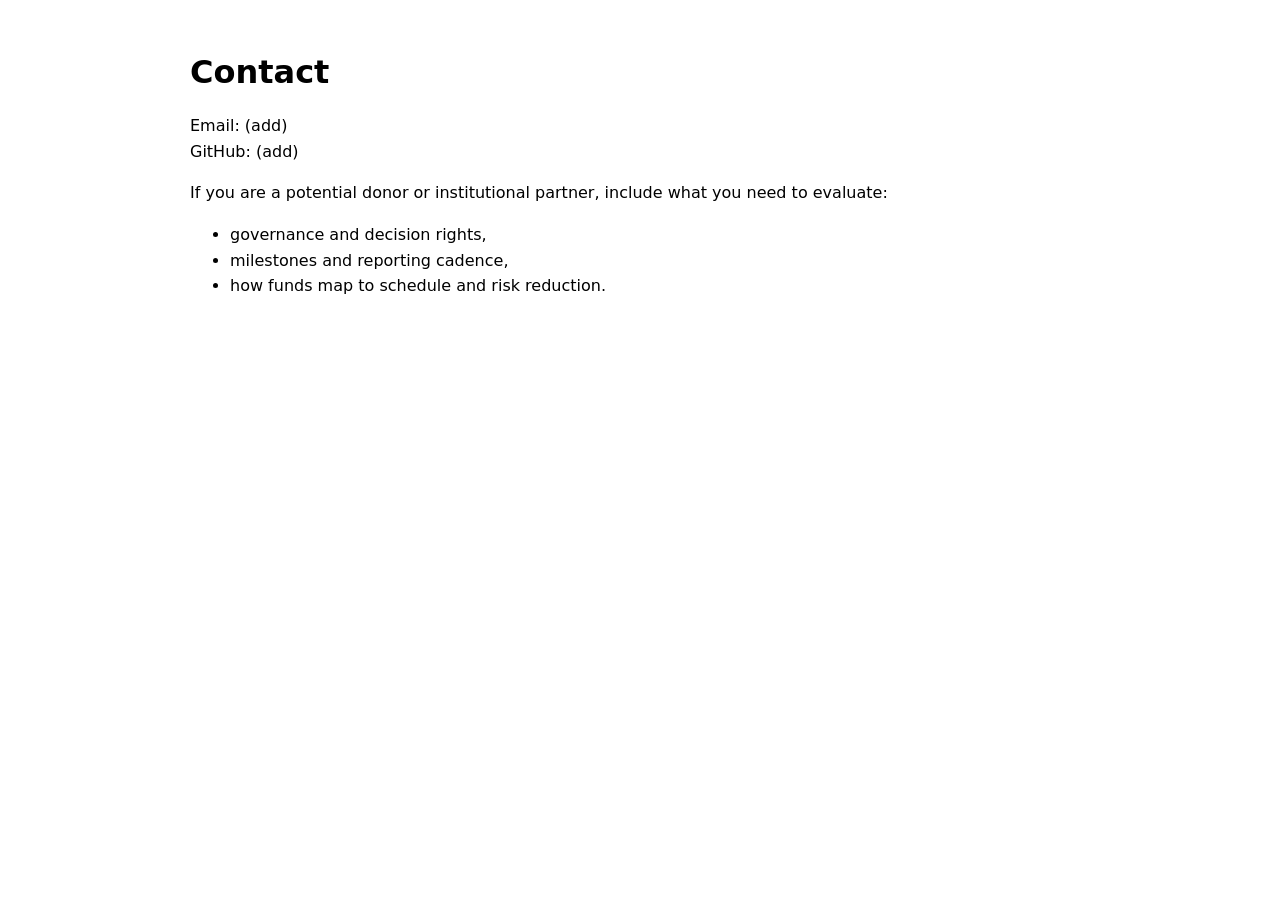
==== docs/contact.html @ 793efdf0 "Move target to docs/" ====
<!doctype html>
<html lang="en">
<head>
  <meta charset="utf-8" />
  <meta name="viewport" content="width=device-width,initial-scale=1" />
  <title>contact — ZeroNu</title>
    <link rel="stylesheet" href="assets/style.css" />
  </head>
<body>
  <main class="container">
    <h1 id="contact">Contact</h1>
    <p>Email: (add)<br />
    GitHub: (add)</p>
    <p>If you are a potential donor or institutional partner, include
    what you need to evaluate:</p>
    <ul>
    <li>governance and decision rights,<br />
    </li>
    <li>milestones and reporting cadence,<br />
    </li>
    <li>how funds map to schedule and risk reduction.</li>
    </ul>
  </main>
</body>
</html>
---- docs/assets/style.css ----
:root {
  --maxw: 900px;
}

html { font-size: 16px; }
body {
  margin: 0;
  font-family: system-ui, -apple-system, Segoe UI, Roboto, Helvetica, Arial, sans-serif;
  line-height: 1.6;
}

.nav {
  position: sticky;
  top: 0;
  background: white;
  border-bottom: 1px solid #eee;
}
.nav-inner {
  max-width: var(--maxw);
  margin: 0 auto;
  padding: 0.75rem 1rem;
  display: flex;
  align-items: center;
  justify-content: space-between;
  gap: 1rem;
}
.brand { font-weight: 700; text-decoration: none; color: inherit; }
.links a { margin-left: 0.9rem; text-decoration: none; color: inherit; }

.container {
  max-width: var(--maxw);
  margin: 0 auto;
  padding: 2rem 1rem 4rem;
}

h1, h2, h3 { line-height: 1.2; }
pre { overflow-x: auto; padding: 0.9rem; border: 1px solid #eee; }
code { font-family: ui-monospace, SFMono-Regular, Menlo, Monaco, Consolas, "Liberation Mono", monospace; }
blockquote { margin: 1rem 0; padding-left: 1rem; border-left: 3px solid #eee; }
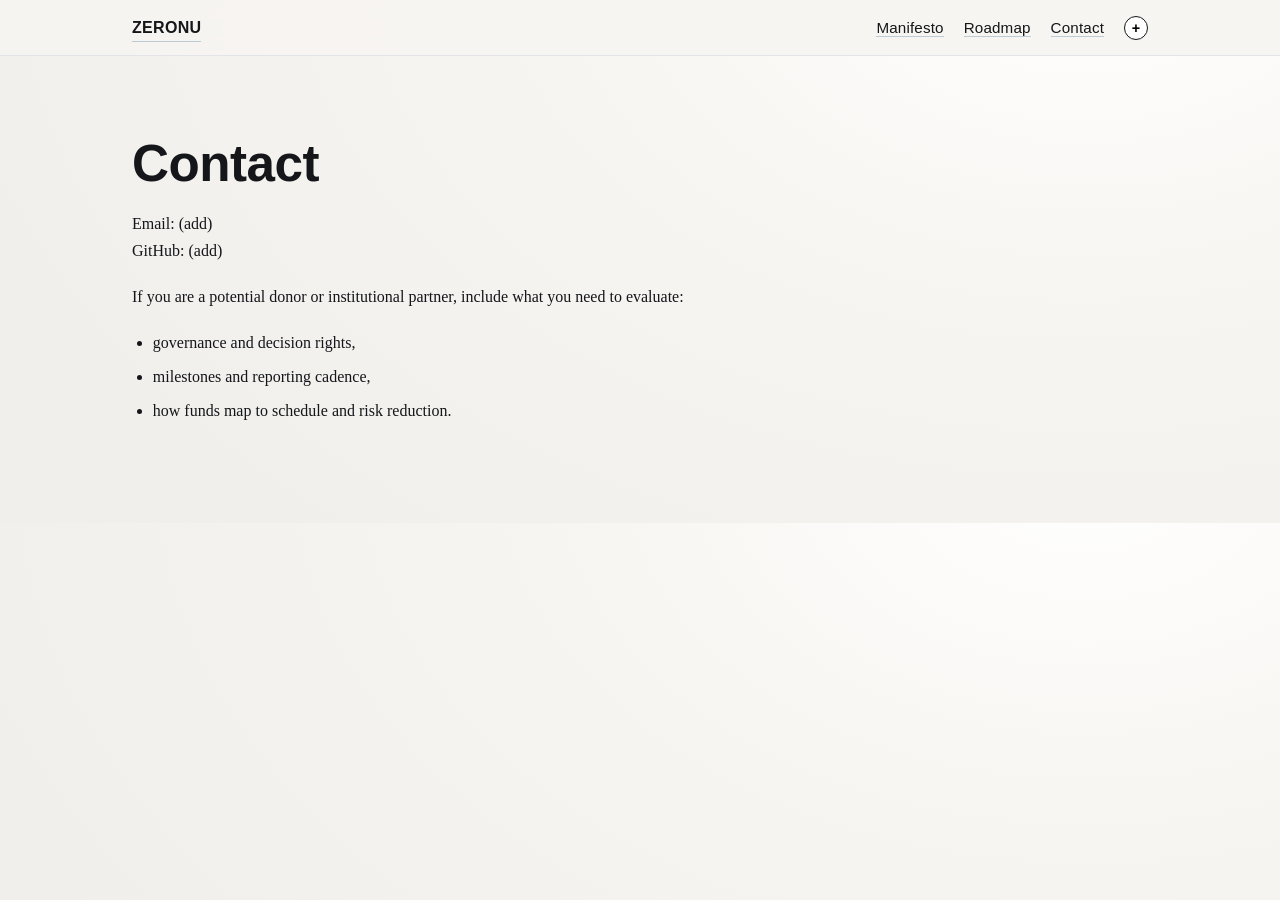
==== commit 0d9c4409: "Updated with reasonable style." ====
--- a/docs/contact.html
+++ b/docs/contact.html
@@ -7,7 +7,20 @@
     <link rel="stylesheet" href="assets/style.css" />
   </head>
 <body>
-  <main class="container">
+    <nav class="nav">
+      <div class="nav-inner">
+        <a href="index.html" class="brand">ZeroNu</a>
+        <div class="links">
+          <a href="manifesto.html">Manifesto</a>
+          <a href="roadmap.html">Roadmap</a>
+          <a href="contact.html">Contact</a>
+          <button class="commentary-global" id="commentary-toggle" type="button" aria-pressed="false" aria-label="Toggle commentary" title="Toggle commentary">
+            <span class="commentary-toggle" aria-hidden="true"></span>
+          </button>
+        </div>
+      </div>
+    </nav>
+    <main class="container">
     <h1 id="contact">Contact</h1>
     <p>Email: (add)<br />
     GitHub: (add)</p>
@@ -21,5 +34,6 @@
     <li>how funds map to schedule and risk reduction.</li>
     </ul>
   </main>
+    <script src="assets/marginalia.js" defer></script>
 </body>
 </html>
--- a/docs/assets/style.css
+++ b/docs/assets/style.css
@@ -1,39 +1,215 @@
 :root {
-  --maxw: 900px;
-}
-
+  --textw: 46rem;
+  --marginw: 18rem;
+  --gutter: 2.5rem;
+  --maxw: calc(var(--textw) + var(--marginw) + var(--gutter));
+  --bg: #f7f5f1;
+  --ink: #14161a;
+  --muted: #5d6068;
+  --rule: #e3e4ea;
+  --accent: #0f4c81;
+  --panel: #ffffff;
+  --note: #f2f3f6;
+}
+
+* { box-sizing: border-box; }
 html { font-size: 16px; }
 body {
   margin: 0;
-  font-family: system-ui, -apple-system, Segoe UI, Roboto, Helvetica, Arial, sans-serif;
-  line-height: 1.6;
-}
+  color: var(--ink);
+  background: radial-gradient(1200px 800px at 85% -10%, #ffffff 0%, #f7f5f1 45%, #f0efec 100%);
+  font-family: "Iowan Old Style", "Palatino Linotype", Palatino, "Book Antiqua", Georgia, serif;
+  line-height: 1.7;
+}
+
+a {
+  color: var(--accent);
+  text-decoration: none;
+  border-bottom: 1px solid rgba(15, 76, 129, 0.25);
+}
+
+a:hover { border-bottom-color: rgba(15, 76, 129, 0.65); }
 
 .nav {
   position: sticky;
   top: 0;
-  background: white;
-  border-bottom: 1px solid #eee;
-}
+  z-index: 10;
+  background: rgba(247, 245, 241, 0.92);
+  border-bottom: 1px solid var(--rule);
+  backdrop-filter: blur(8px);
+}
+
 .nav-inner {
   max-width: var(--maxw);
   margin: 0 auto;
-  padding: 0.75rem 1rem;
+  padding: 0.85rem 1.5rem;
   display: flex;
   align-items: center;
   justify-content: space-between;
   gap: 1rem;
 }
-.brand { font-weight: 700; text-decoration: none; color: inherit; }
-.links a { margin-left: 0.9rem; text-decoration: none; color: inherit; }
+
+.brand {
+  font-family: "Avenir Next", "Gill Sans", "Trebuchet MS", sans-serif;
+  font-weight: 700;
+  letter-spacing: 0.02em;
+  text-transform: uppercase;
+  text-decoration: none;
+  color: inherit;
+}
+
+.links a {
+  margin-left: 1rem;
+  font-family: "Avenir Next", "Gill Sans", "Trebuchet MS", sans-serif;
+  font-size: 0.95rem;
+  letter-spacing: 0.01em;
+  text-decoration: none;
+  color: inherit;
+}
+
+.commentary-global {
+  margin-left: 1rem;
+  border: none;
+  padding: 0;
+  background: transparent;
+  cursor: pointer;
+  display: inline-flex;
+  align-items: center;
+}
 
 .container {
   max-width: var(--maxw);
   margin: 0 auto;
-  padding: 2rem 1rem 4rem;
-}
-
-h1, h2, h3 { line-height: 1.2; }
-pre { overflow-x: auto; padding: 0.9rem; border: 1px solid #eee; }
-code { font-family: ui-monospace, SFMono-Regular, Menlo, Monaco, Consolas, "Liberation Mono", monospace; }
-blockquote { margin: 1rem 0; padding-left: 1rem; border-left: 3px solid #eee; }
+  padding: 2.75rem 1.5rem 5rem;
+}
+
+.container > *:not(details.commentary) {
+  max-width: var(--textw);
+  margin-right: auto;
+}
+
+h1, h2, h3, h4 {
+  font-family: "Avenir Next", "Gill Sans", "Trebuchet MS", sans-serif;
+  line-height: 1.15;
+  letter-spacing: -0.01em;
+}
+
+h1 { font-size: clamp(2.4rem, 4vw, 3.4rem); margin-bottom: 1rem; }
+h2 { font-size: clamp(1.6rem, 2.4vw, 2.2rem); margin-top: 2.4rem; }
+h3 { font-size: clamp(1.25rem, 1.6vw, 1.5rem); margin-top: 1.8rem; }
+
+p { margin: 0 0 1.2rem; }
+
+ul, ol {
+  padding-left: 1.3rem;
+  margin: 0 0 1.2rem;
+}
+
+li { margin-bottom: 0.4rem; }
+
+blockquote {
+  margin: 1.4rem 0;
+  padding: 0.2rem 1.1rem;
+  border-left: 3px solid var(--rule);
+  color: var(--muted);
+}
+
+hr {
+  border: none;
+  border-top: 1px solid var(--rule);
+  margin: 2.5rem 0;
+}
+
+pre {
+  overflow-x: auto;
+  padding: 1rem;
+  border: 1px solid var(--rule);
+  border-radius: 10px;
+  background: var(--panel);
+}
+
+code {
+  font-family: ui-monospace, SFMono-Regular, Menlo, Monaco, Consolas, "Liberation Mono", monospace;
+  font-size: 0.95em;
+}
+
+details.commentary {
+  float: right;
+  clear: right;
+  width: var(--marginw);
+  margin: 0.2rem 0 1.6rem var(--gutter);
+  padding: 0.85rem 0.9rem 0.95rem;
+  border: 1px solid var(--rule);
+  border-radius: 12px;
+  background: var(--note);
+  font-size: 0.95rem;
+  line-height: 1.55;
+  box-shadow: 0 12px 24px rgba(17, 18, 24, 0.08);
+}
+
+details.commentary summary {
+  list-style: none;
+  cursor: pointer;
+  display: flex;
+  align-items: center;
+  gap: 0.5rem;
+  font-family: "Avenir Next", "Gill Sans", "Trebuchet MS", sans-serif;
+  font-size: 0.95rem;
+  font-weight: 600;
+  color: var(--ink);
+  margin-bottom: 0.6rem;
+}
+
+details.commentary summary::-webkit-details-marker { display: none; }
+details.commentary summary::marker { content: ""; }
+
+.commentary-toggle {
+  width: 1.5rem;
+  height: 1.5rem;
+  display: inline-flex;
+  align-items: center;
+  justify-content: center;
+  border-radius: 999px;
+  border: 1px solid var(--ink);
+  font-weight: 700;
+  font-size: 0.9rem;
+  background: #fff;
+}
+
+.commentary-toggle::before { content: "+"; }
+
+details.commentary[open] .commentary-toggle {
+  background: var(--ink);
+  color: #fff;
+}
+
+details.commentary[open] .commentary-toggle::before { content: "\2212"; }
+
+.commentary-global .commentary-toggle { box-shadow: none; }
+.commentary-global[aria-pressed="true"] .commentary-toggle::before { content: "\2212"; }
+
+.commentary-body > :first-child { margin-top: 0; }
+.commentary-body > :last-child { margin-bottom: 0; }
+
+@media (max-width: 960px) {
+  :root {
+    --textw: 100%;
+    --marginw: 100%;
+    --gutter: 0;
+    --maxw: 100%;
+  }
+
+  .nav-inner { padding: 0.75rem 1rem; flex-wrap: wrap; }
+  .links { width: 100%; justify-content: space-between; flex-wrap: wrap; display: flex; }
+  .links a { margin-left: 0.6rem; }
+  .commentary-global { margin-left: 0.6rem; }
+
+  .container { padding: 2rem 1rem 4rem; }
+
+  details.commentary {
+    float: none;
+    width: auto;
+    margin: 0 0 1.4rem 0;
+    box-shadow: none;
+  }
+}
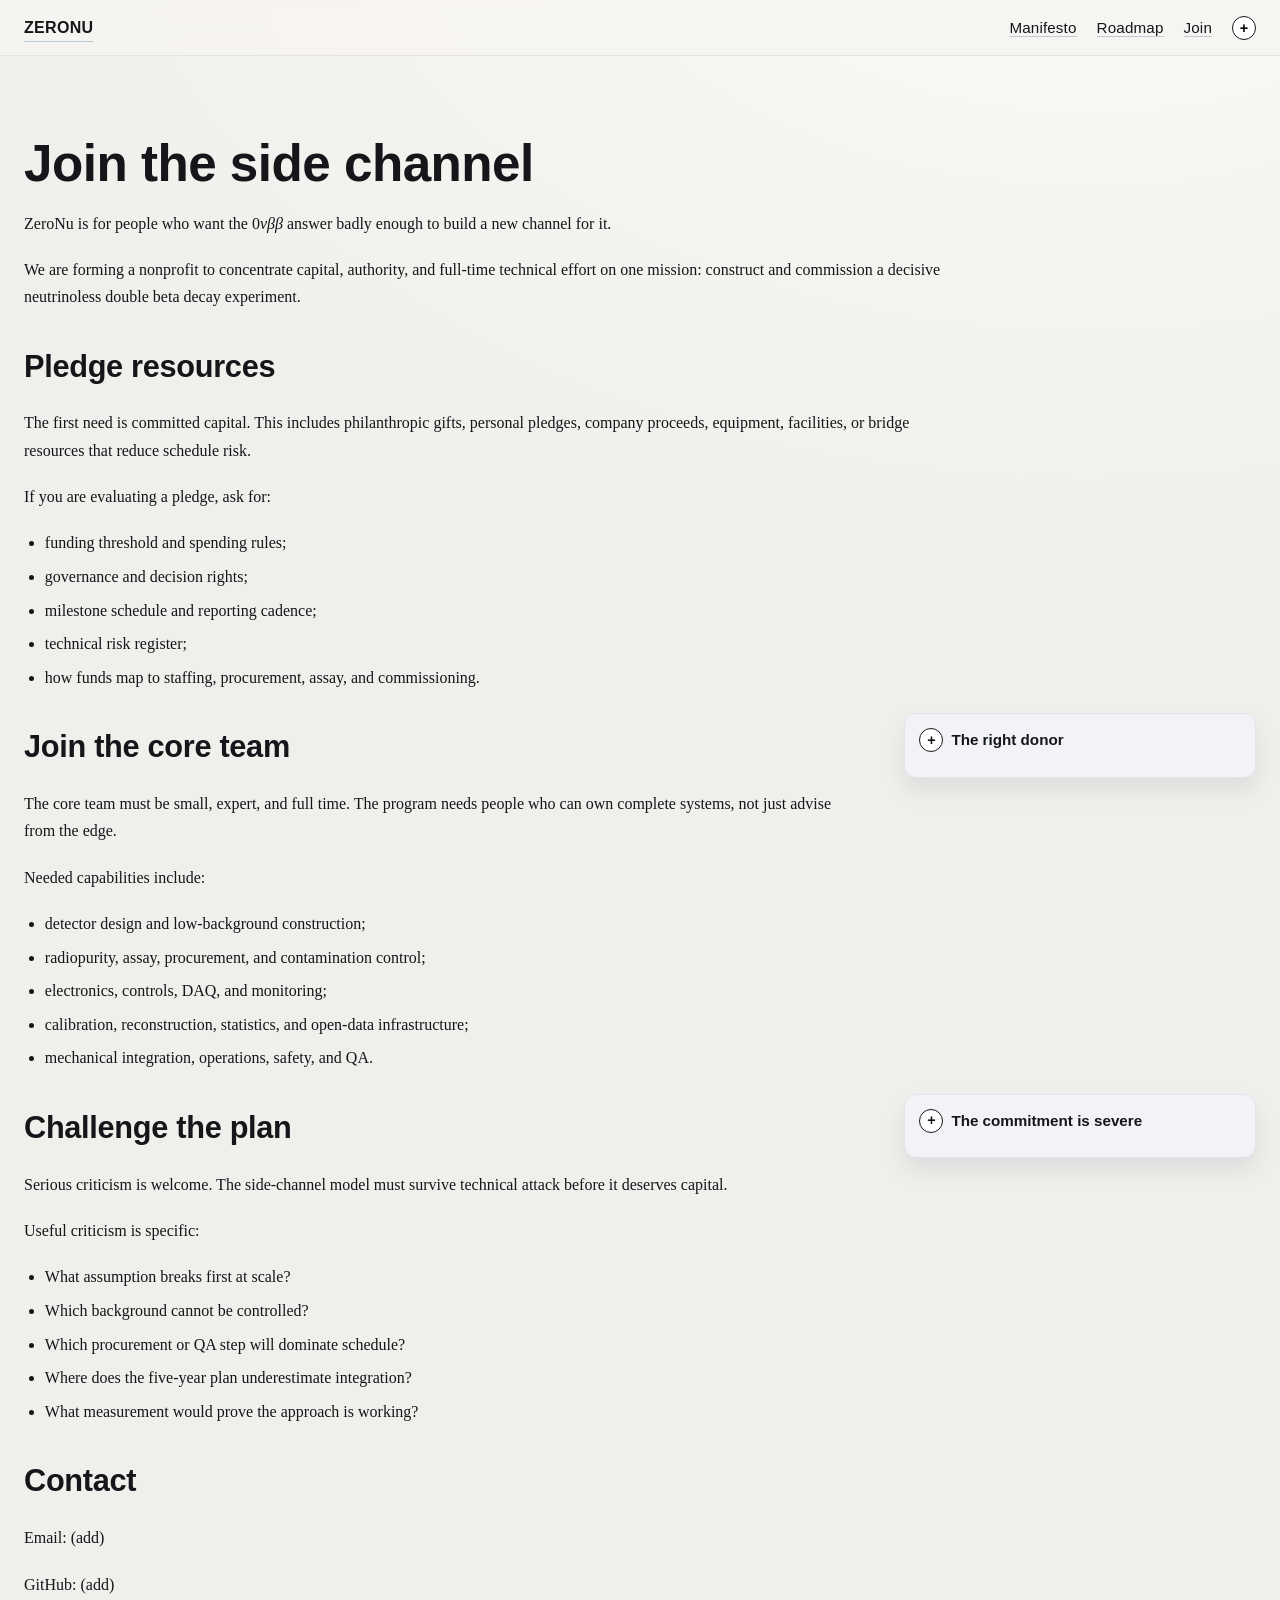
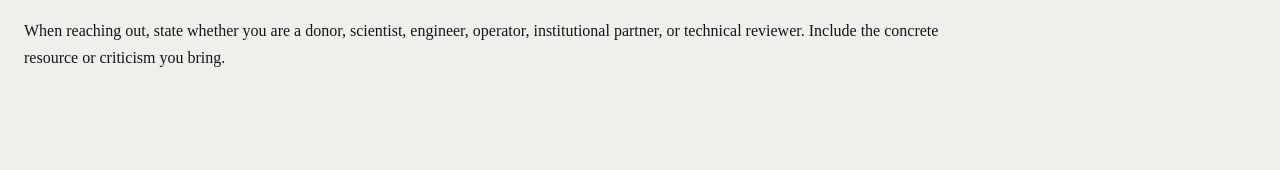
==== commit e1f54239: "Update with aggressive mission wording." ====
--- a/docs/contact.html
+++ b/docs/contact.html
@@ -3,7 +3,7 @@
 <head>
   <meta charset="utf-8" />
   <meta name="viewport" content="width=device-width,initial-scale=1" />
-  <title>contact — ZeroNu</title>
+  <title>Join — ZeroNu</title>
     <link rel="stylesheet" href="assets/style.css" />
   </head>
 <body>
@@ -13,7 +13,7 @@
         <div class="links">
           <a href="manifesto.html">Manifesto</a>
           <a href="roadmap.html">Roadmap</a>
-          <a href="contact.html">Contact</a>
+          <a href="contact.html">Join</a>
           <button class="commentary-global" id="commentary-toggle" type="button" aria-pressed="false" aria-label="Toggle commentary" title="Toggle commentary">
             <span class="commentary-toggle" aria-hidden="true"></span>
           </button>
@@ -21,18 +21,70 @@
       </div>
     </nav>
     <main class="container">
-    <h1 id="contact">Contact</h1>
-    <p>Email: (add)<br />
-    GitHub: (add)</p>
-    <p>If you are a potential donor or institutional partner, include
-    what you need to evaluate:</p>
+    <h1 id="join-the-side-channel">Join the side channel</h1>
+    <p>ZeroNu is for people who want the <span
+    class="math inline">0<em>ν</em><em>β</em><em>β</em></span> answer
+    badly enough to build a new channel for it.</p>
+    <p>We are forming a nonprofit to concentrate capital, authority, and
+    full-time technical effort on one mission: construct and commission
+    a decisive neutrinoless double beta decay experiment.</p>
+    <h2 id="pledge-resources">Pledge resources</h2>
+    <p>The first need is committed capital. This includes philanthropic
+    gifts, personal pledges, company proceeds, equipment, facilities, or
+    bridge resources that reduce schedule risk.</p>
+    <p>If you are evaluating a pledge, ask for:</p>
     <ul>
-    <li>governance and decision rights,<br />
-    </li>
-    <li>milestones and reporting cadence,<br />
-    </li>
-    <li>how funds map to schedule and risk reduction.</li>
+    <li>funding threshold and spending rules;</li>
+    <li>governance and decision rights;</li>
+    <li>milestone schedule and reporting cadence;</li>
+    <li>technical risk register;</li>
+    <li>how funds map to staffing, procurement, assay, and
+    commissioning.</li>
     </ul>
+    <details class="commentary" data-commentary="1">
+    <summary><span class="commentary-toggle" aria-hidden="true"></span><span class="commentary-title">The right donor</span></summary>
+    <div class="commentary-body">
+    <p>This project is not looking for symbolic support. It is looking
+    for people who understand that the funding model is the technical
+    bottleneck and want their capital to change the operating model.</p>
+    </div></details>
+    <h2 id="join-the-core-team">Join the core team</h2>
+    <p>The core team must be small, expert, and full time. The program
+    needs people who can own complete systems, not just advise from the
+    edge.</p>
+    <p>Needed capabilities include:</p>
+    <ul>
+    <li>detector design and low-background construction;</li>
+    <li>radiopurity, assay, procurement, and contamination control;</li>
+    <li>electronics, controls, DAQ, and monitoring;</li>
+    <li>calibration, reconstruction, statistics, and open-data
+    infrastructure;</li>
+    <li>mechanical integration, operations, safety, and QA.</li>
+    </ul>
+    <details class="commentary" data-commentary="1">
+    <summary><span class="commentary-toggle" aria-hidden="true"></span><span class="commentary-title">The commitment is severe</span></summary>
+    <div class="commentary-body">
+    <p>The intended commitment is five years of full-time work. That is
+    the point. Fractional effort is the disease this project is built to
+    escape.</p>
+    </div></details>
+    <h2 id="challenge-the-plan">Challenge the plan</h2>
+    <p>Serious criticism is welcome. The side-channel model must survive
+    technical attack before it deserves capital.</p>
+    <p>Useful criticism is specific:</p>
+    <ul>
+    <li>What assumption breaks first at scale?</li>
+    <li>Which background cannot be controlled?</li>
+    <li>Which procurement or QA step will dominate schedule?</li>
+    <li>Where does the five-year plan underestimate integration?</li>
+    <li>What measurement would prove the approach is working?</li>
+    </ul>
+    <h2 id="contact">Contact</h2>
+    <p>Email: (add)</p>
+    <p>GitHub: (add)</p>
+    <p>When reaching out, state whether you are a donor, scientist,
+    engineer, operator, institutional partner, or technical reviewer.
+    Include the concrete resource or criticism you bring.</p>
   </main>
     <script src="assets/marginalia.js" defer></script>
 </body>
--- a/docs/assets/style.css
+++ b/docs/assets/style.css
@@ -1,7 +1,7 @@
 :root {
-  --textw: 46rem;
-  --marginw: 18rem;
-  --gutter: 2.5rem;
+  --textw: 58rem;
+  --marginw: 22rem;
+  --gutter: 3rem;
   --maxw: calc(var(--textw) + var(--marginw) + var(--gutter));
   --bg: #f7f5f1;
   --ink: #14161a;
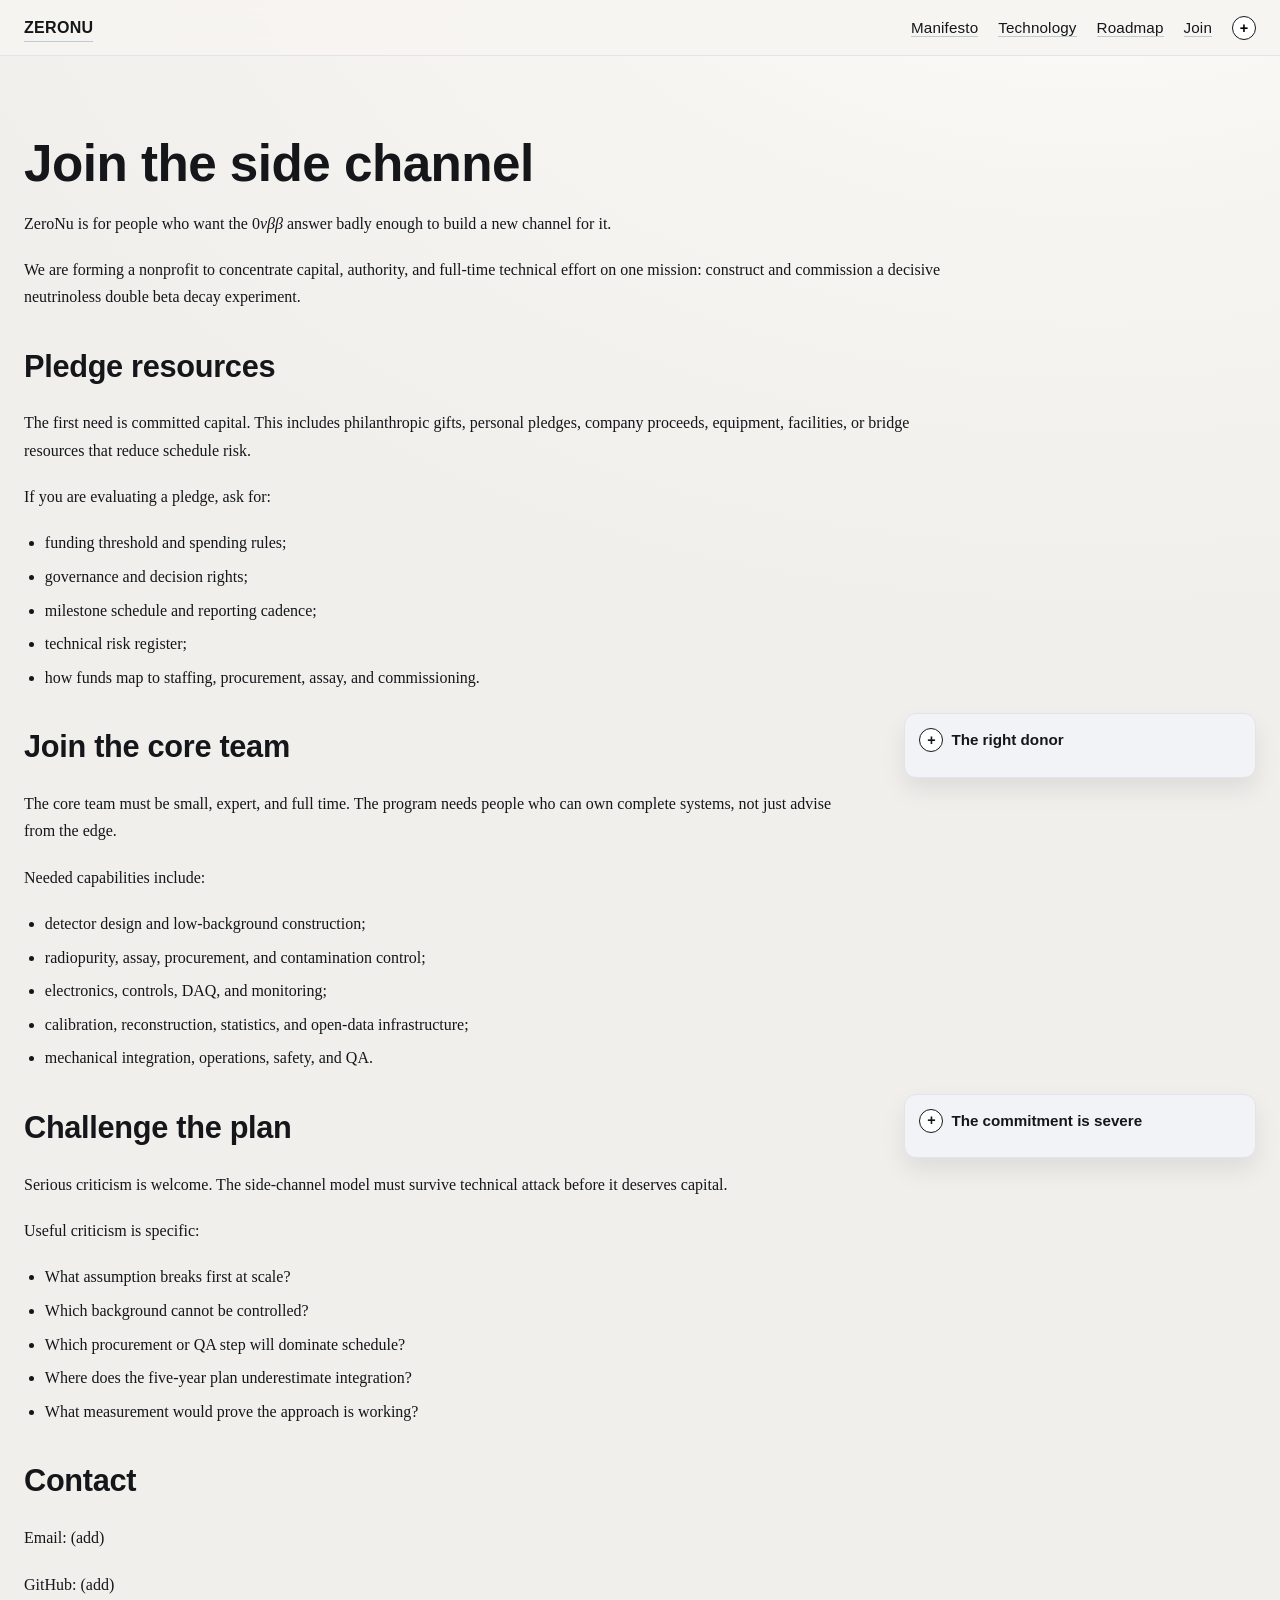
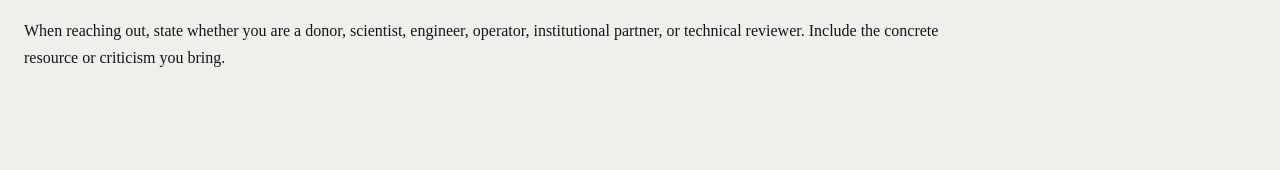
==== commit 1a026887: "Revamp manifesto and add technoloyg." ====
--- a/docs/contact.html
+++ b/docs/contact.html
@@ -12,6 +12,7 @@
         <a href="index.html" class="brand">ZeroNu</a>
         <div class="links">
           <a href="manifesto.html">Manifesto</a>
+          <a href="technology.html">Technology</a>
           <a href="roadmap.html">Roadmap</a>
           <a href="contact.html">Join</a>
           <button class="commentary-global" id="commentary-toggle" type="button" aria-pressed="false" aria-label="Toggle commentary" title="Toggle commentary">
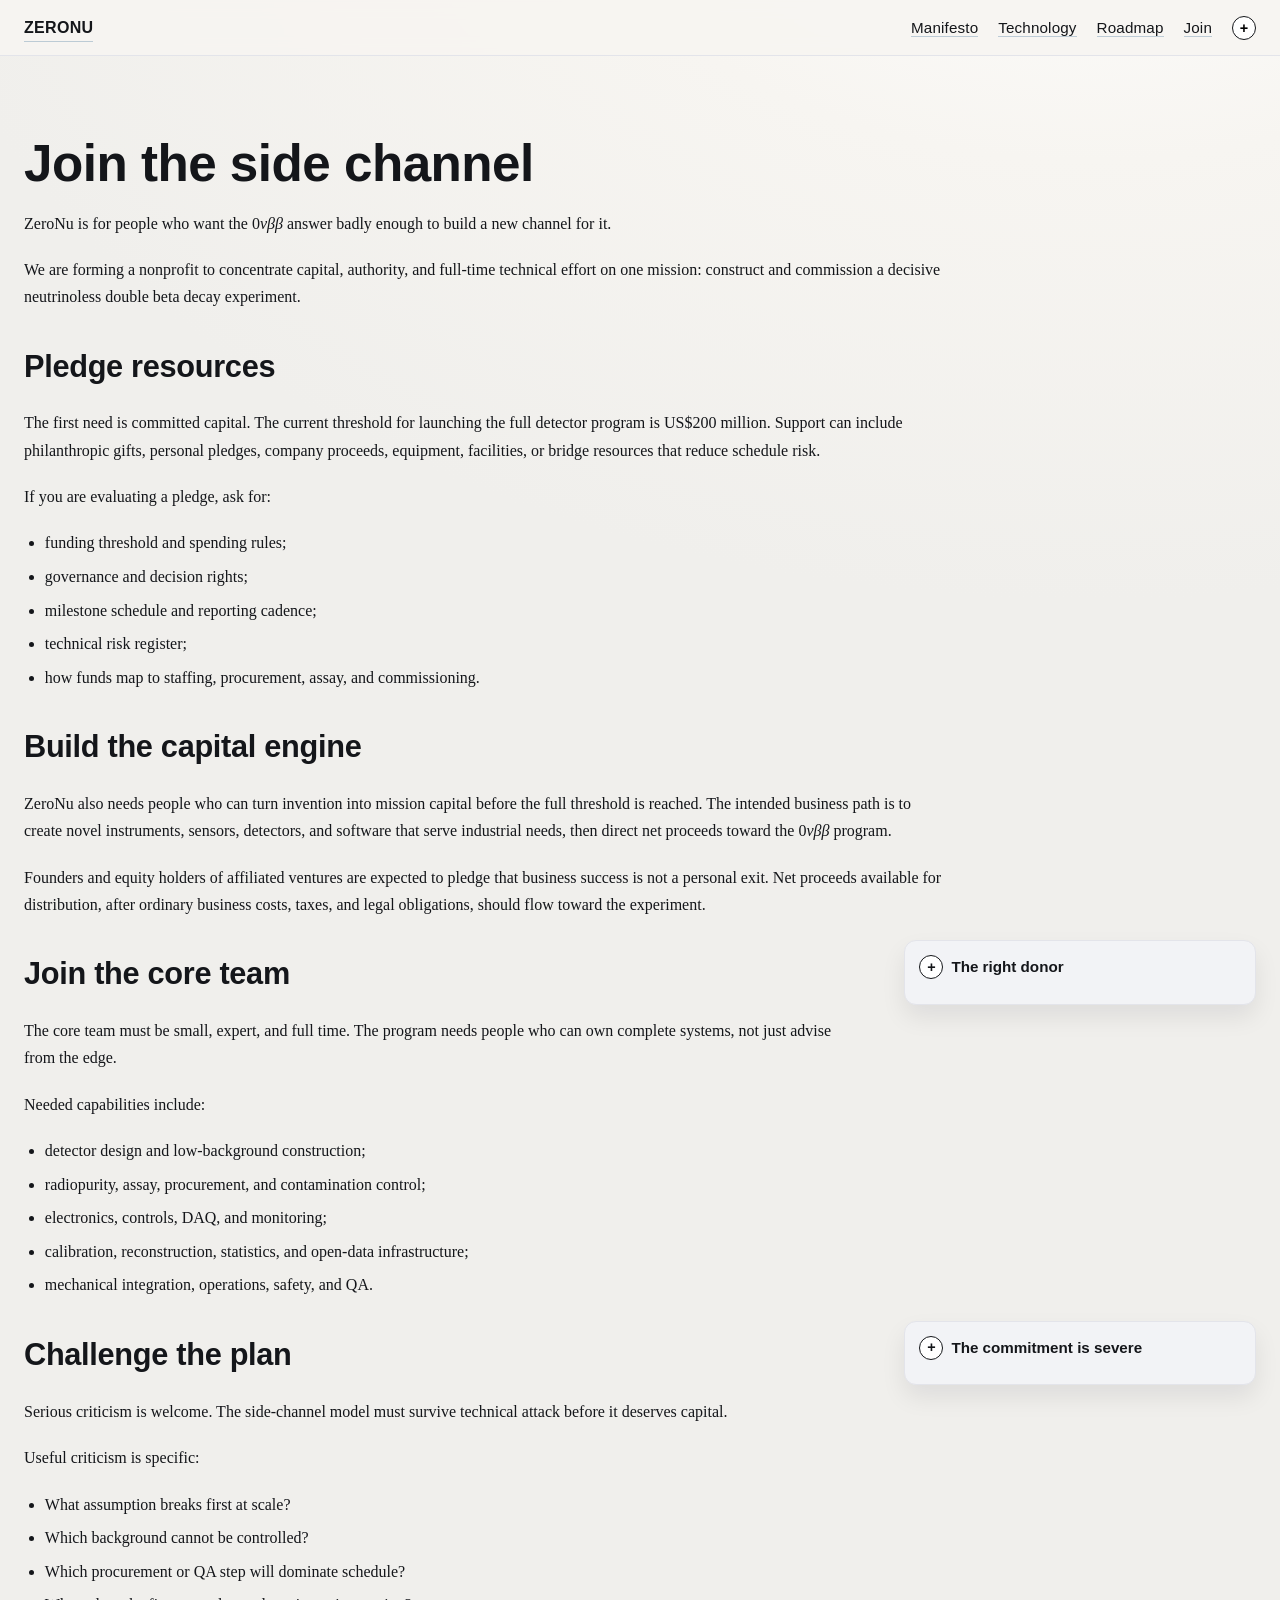
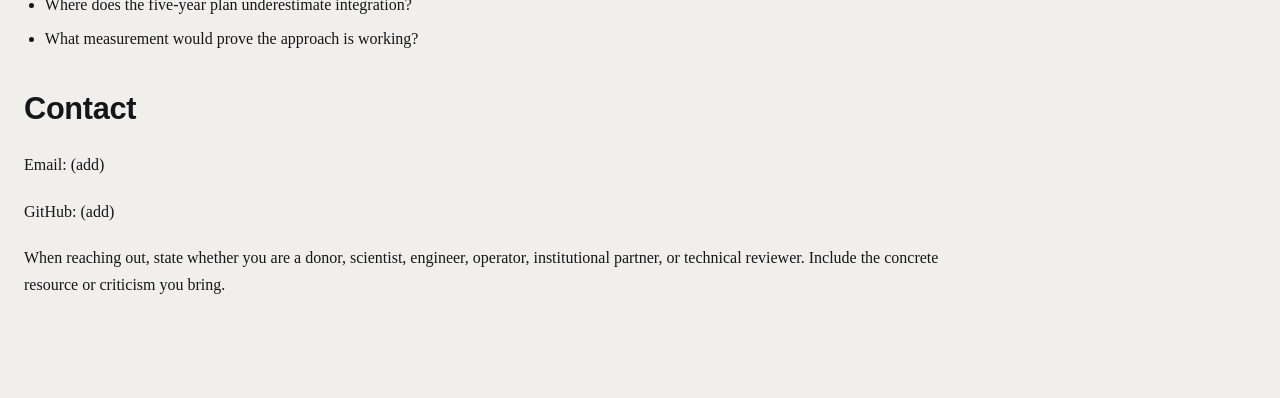
==== commit a2ac715d: "Add US million, capital engine, affiliated ventures etc..." ====
--- a/docs/contact.html
+++ b/docs/contact.html
@@ -30,9 +30,11 @@
     full-time technical effort on one mission: construct and commission
     a decisive neutrinoless double beta decay experiment.</p>
     <h2 id="pledge-resources">Pledge resources</h2>
-    <p>The first need is committed capital. This includes philanthropic
-    gifts, personal pledges, company proceeds, equipment, facilities, or
-    bridge resources that reduce schedule risk.</p>
+    <p>The first need is committed capital. The current threshold for
+    launching the full detector program is US$200 million. Support can
+    include philanthropic gifts, personal pledges, company proceeds,
+    equipment, facilities, or bridge resources that reduce schedule
+    risk.</p>
     <p>If you are evaluating a pledge, ask for:</p>
     <ul>
     <li>funding threshold and spending rules;</li>
@@ -42,12 +44,25 @@
     <li>how funds map to staffing, procurement, assay, and
     commissioning.</li>
     </ul>
+    <h2 id="build-the-capital-engine">Build the capital engine</h2>
+    <p>ZeroNu also needs people who can turn invention into mission
+    capital before the full threshold is reached. The intended business
+    path is to create novel instruments, sensors, detectors, and
+    software that serve industrial needs, then direct net proceeds
+    toward the <span
+    class="math inline">0<em>ν</em><em>β</em><em>β</em></span>
+    program.</p>
+    <p>Founders and equity holders of affiliated ventures are expected
+    to pledge that business success is not a personal exit. Net proceeds
+    available for distribution, after ordinary business costs, taxes,
+    and legal obligations, should flow toward the experiment.</p>
     <details class="commentary" data-commentary="1">
     <summary><span class="commentary-toggle" aria-hidden="true"></span><span class="commentary-title">The right donor</span></summary>
     <div class="commentary-body">
     <p>This project is not looking for symbolic support. It is looking
     for people who understand that the funding model is the technical
-    bottleneck and want their capital to change the operating model.</p>
+    bottleneck and want their capital, inventions, or industrial
+    channels to change the operating model.</p>
     </div></details>
     <h2 id="join-the-core-team">Join the core team</h2>
     <p>The core team must be small, expert, and full time. The program
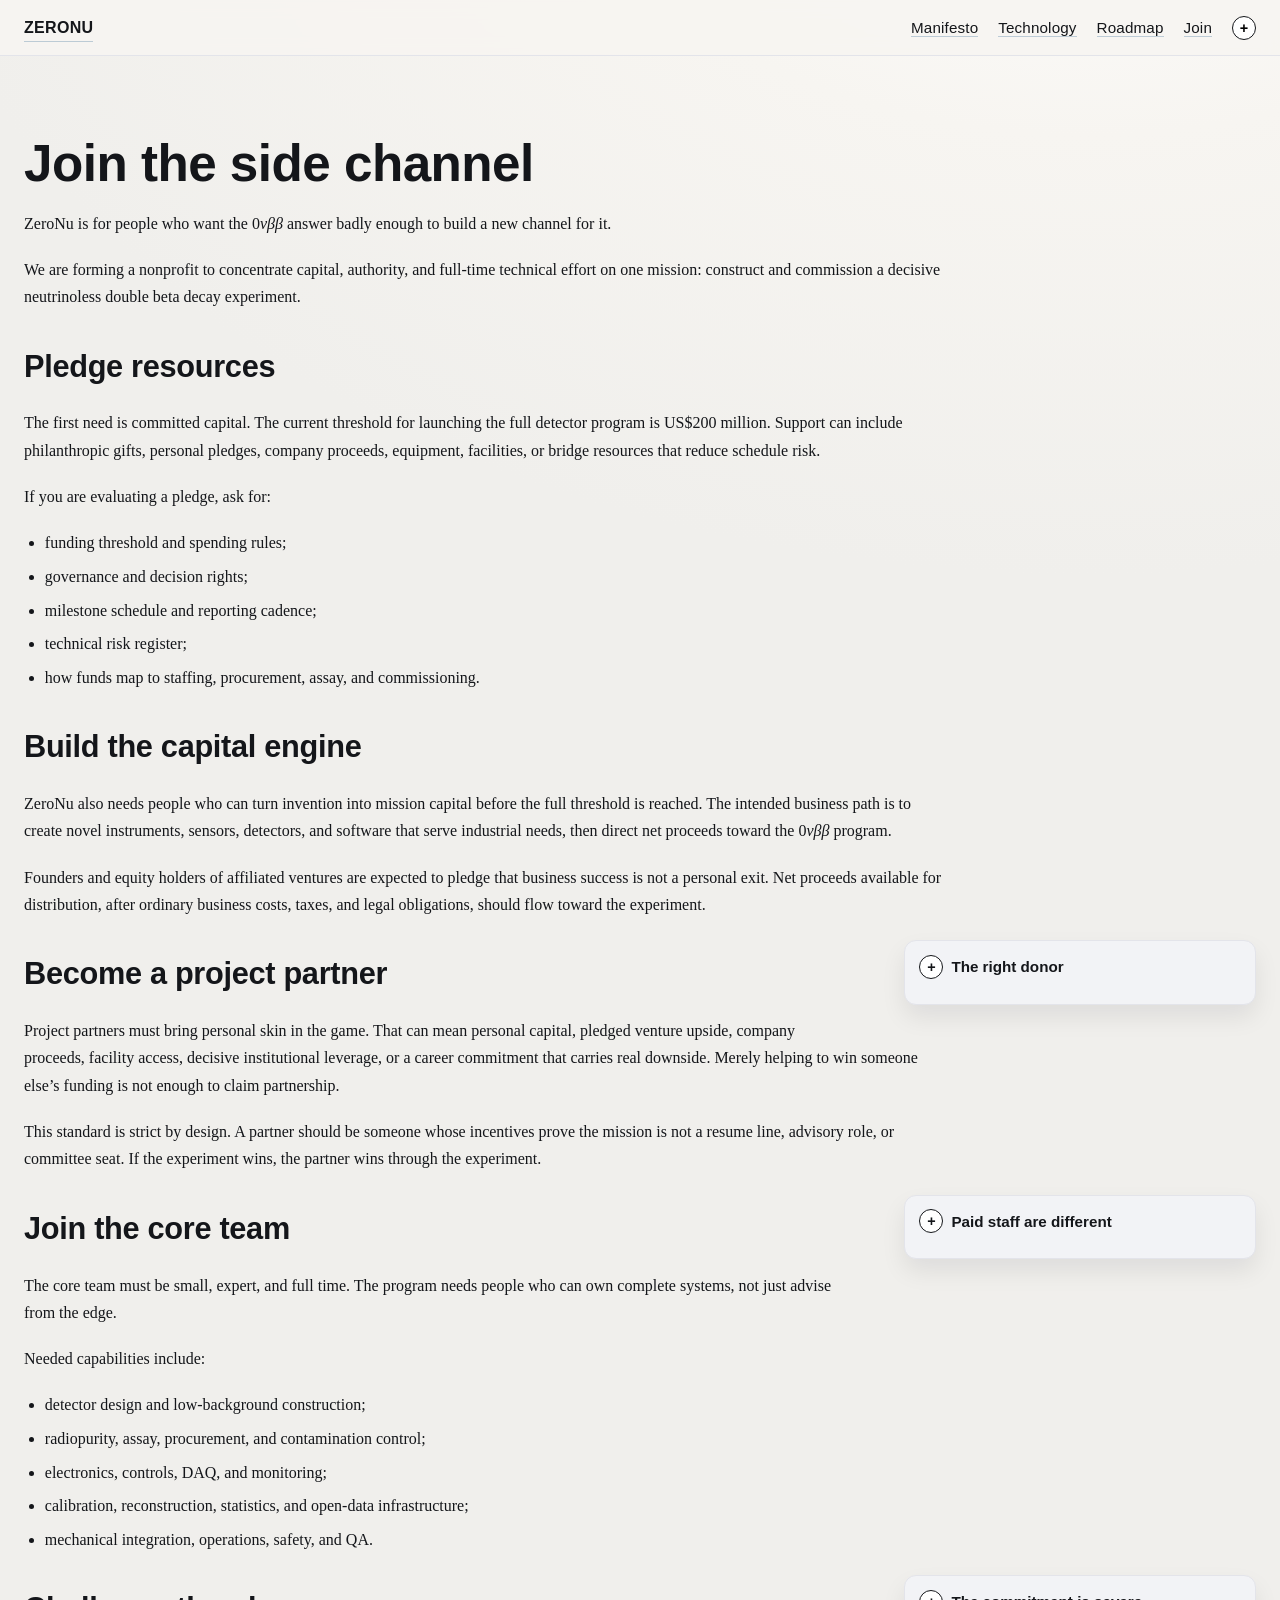
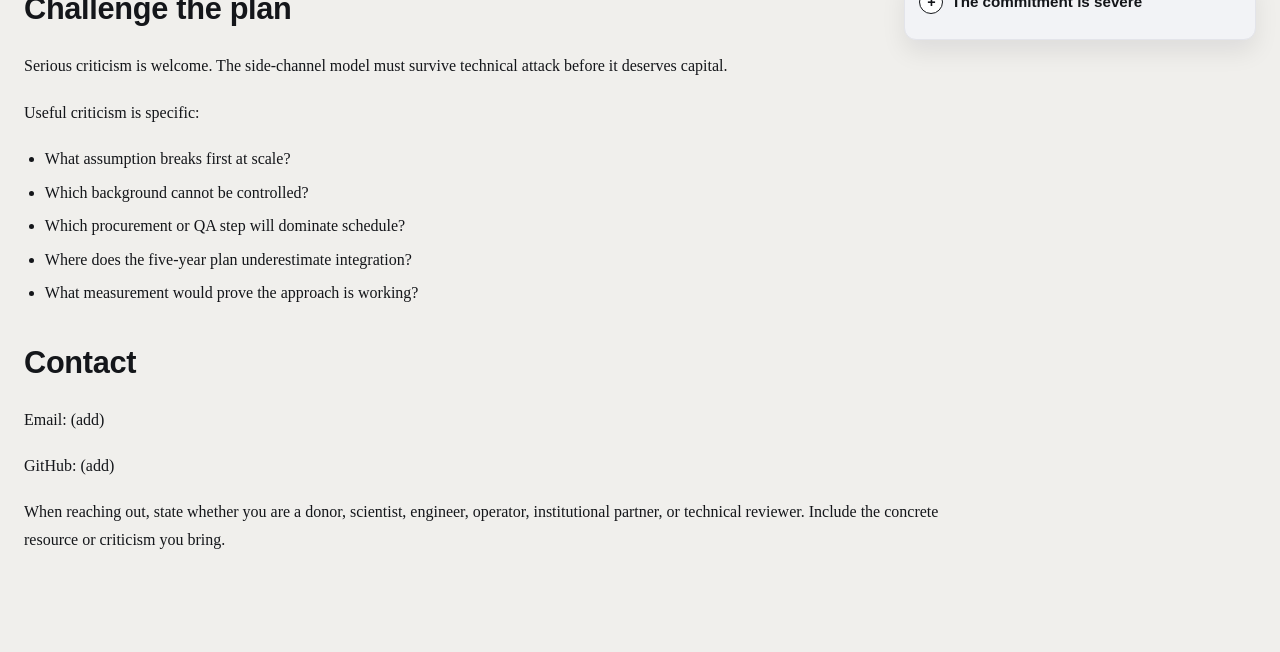
==== commit ea340b5e: "Build out ZeroNu side-channel manifesto and detector strategy" ====
--- a/docs/contact.html
+++ b/docs/contact.html
@@ -64,6 +64,24 @@
     bottleneck and want their capital, inventions, or industrial
     channels to change the operating model.</p>
     </div></details>
+    <h2 id="become-a-project-partner">Become a project partner</h2>
+    <p>Project partners must bring personal skin in the game. That can
+    mean personal capital, pledged venture upside, company proceeds,
+    facility access, decisive institutional leverage, or a career
+    commitment that carries real downside. Merely helping to win someone
+    else’s funding is not enough to claim partnership.</p>
+    <p>This standard is strict by design. A partner should be someone
+    whose incentives prove the mission is not a resume line, advisory
+    role, or committee seat. If the experiment wins, the partner wins
+    through the experiment.</p>
+    <details class="commentary" data-commentary="1">
+    <summary><span class="commentary-toggle" aria-hidden="true"></span><span class="commentary-title">Paid staff are different</span></summary>
+    <div class="commentary-body">
+    <p>This requirement does not apply to hired workers. ZeroNu should
+    pay scientists, engineers, technicians, and operators fairly for
+    professional work. The buy-in rule applies to project partners with
+    durable standing or decision influence.</p>
+    </div></details>
     <h2 id="join-the-core-team">Join the core team</h2>
     <p>The core team must be small, expert, and full time. The program
     needs people who can own complete systems, not just advise from the
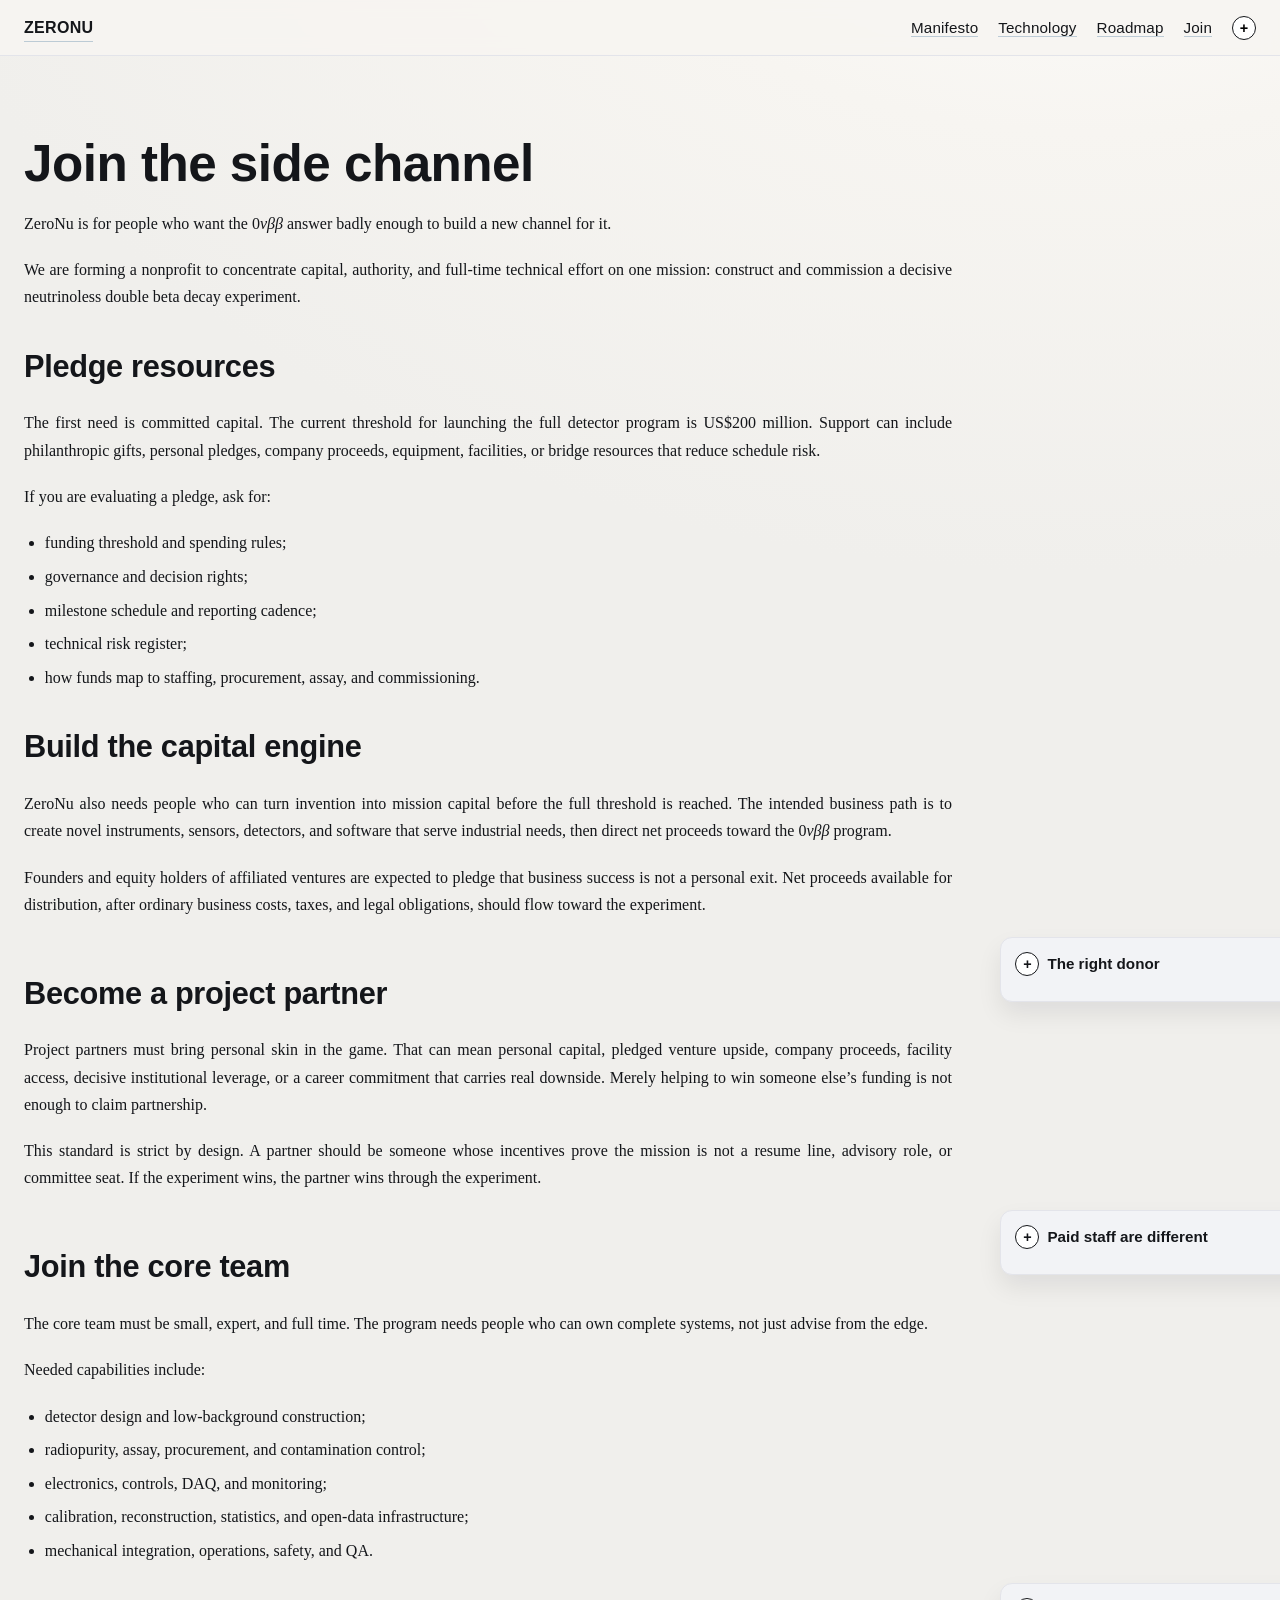
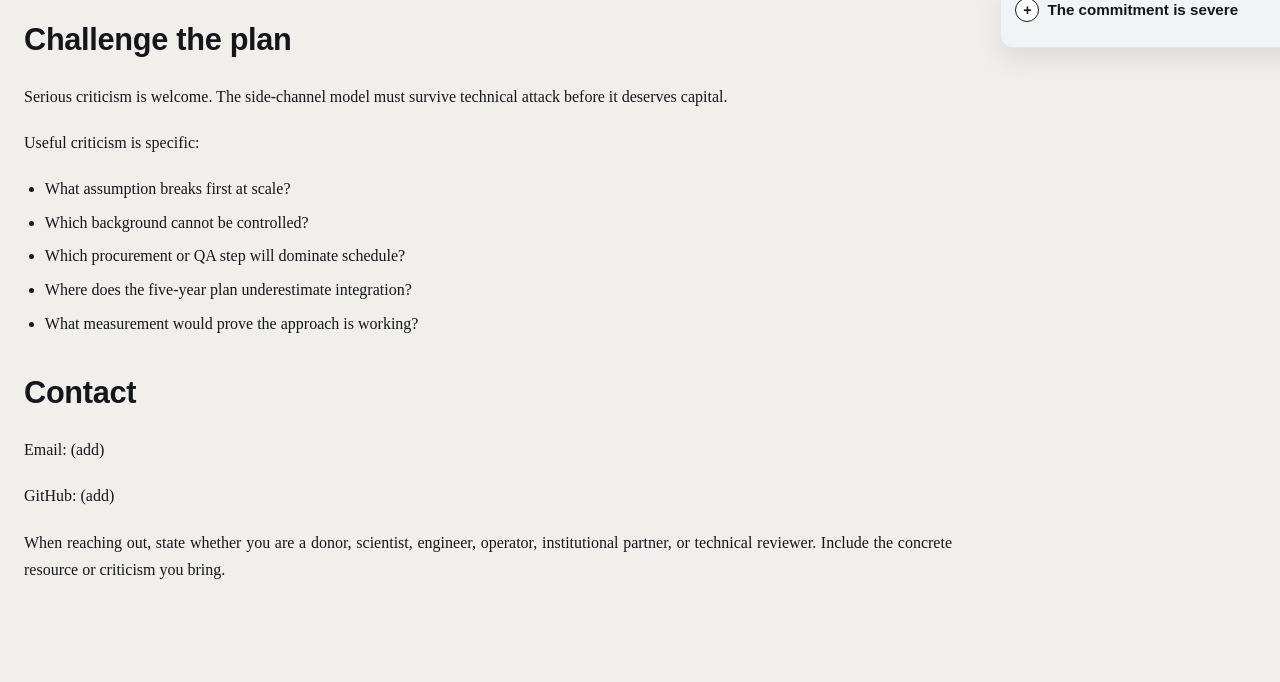
==== commit 4c62b807: "Improve paragraph text prose justification to feel like TeX." ====
--- a/docs/contact.html
+++ b/docs/contact.html
@@ -56,6 +56,7 @@
     to pledge that business success is not a personal exit. Net proceeds
     available for distribution, after ordinary business costs, taxes,
     and legal obligations, should flow toward the experiment.</p>
+    <span class="commentary-anchor" aria-hidden="true"></span>
     <details class="commentary" data-commentary="1">
     <summary><span class="commentary-toggle" aria-hidden="true"></span><span class="commentary-title">The right donor</span></summary>
     <div class="commentary-body">
@@ -74,6 +75,7 @@
     whose incentives prove the mission is not a resume line, advisory
     role, or committee seat. If the experiment wins, the partner wins
     through the experiment.</p>
+    <span class="commentary-anchor" aria-hidden="true"></span>
     <details class="commentary" data-commentary="1">
     <summary><span class="commentary-toggle" aria-hidden="true"></span><span class="commentary-title">Paid staff are different</span></summary>
     <div class="commentary-body">
@@ -95,6 +97,7 @@
     infrastructure;</li>
     <li>mechanical integration, operations, safety, and QA.</li>
     </ul>
+    <span class="commentary-anchor" aria-hidden="true"></span>
     <details class="commentary" data-commentary="1">
     <summary><span class="commentary-toggle" aria-hidden="true"></span><span class="commentary-title">The commitment is severe</span></summary>
     <div class="commentary-body">
--- a/docs/assets/style.css
+++ b/docs/assets/style.css
@@ -1,8 +1,9 @@
 :root {
+  --page-pad: 1.5rem;
   --textw: 58rem;
   --marginw: 22rem;
   --gutter: 3rem;
-  --maxw: calc(var(--textw) + var(--marginw) + var(--gutter));
+  --maxw: calc(var(--textw) + var(--marginw) + var(--gutter) + var(--page-pad) + var(--page-pad));
   --bg: #f7f5f1;
   --ink: #14161a;
   --muted: #5d6068;
@@ -20,6 +21,8 @@
   background: radial-gradient(1200px 800px at 85% -10%, #ffffff 0%, #f7f5f1 45%, #f0efec 100%);
   font-family: "Iowan Old Style", "Palatino Linotype", Palatino, "Book Antiqua", Georgia, serif;
   line-height: 1.7;
+  hyphens: none;
+  text-rendering: optimizeLegibility;
 }
 
 a {
@@ -78,14 +81,22 @@
 }
 
 .container {
+  position: relative;
   max-width: var(--maxw);
   margin: 0 auto;
-  padding: 2.75rem 1.5rem 5rem;
-}
-
-.container > *:not(details.commentary) {
+  padding: 2.75rem var(--page-pad) 5rem;
+}
+
+.container > *:not(details.commentary):not(.commentary-anchor) {
   max-width: var(--textw);
   margin-right: auto;
+}
+
+.commentary-anchor {
+  display: block;
+  width: 0;
+  height: 0;
+  overflow: hidden;
 }
 
 h1, h2, h3, h4 {
@@ -98,20 +109,30 @@
 h2 { font-size: clamp(1.6rem, 2.4vw, 2.2rem); margin-top: 2.4rem; }
 h3 { font-size: clamp(1.25rem, 1.6vw, 1.5rem); margin-top: 1.8rem; }
 
-p { margin: 0 0 1.2rem; }
+p {
+  margin: 0 0 1.2rem;
+  text-align: justify;
+  text-align-last: left;
+}
 
 ul, ol {
   padding-left: 1.3rem;
   margin: 0 0 1.2rem;
 }
 
-li { margin-bottom: 0.4rem; }
+li {
+  margin-bottom: 0.4rem;
+  text-align: justify;
+  text-align-last: left;
+}
 
 blockquote {
   margin: 1.4rem 0;
   padding: 0.2rem 1.1rem;
   border-left: 3px solid var(--rule);
   color: var(--muted);
+  text-align: justify;
+  text-align-last: left;
 }
 
 hr {
@@ -134,10 +155,10 @@
 }
 
 details.commentary {
-  float: right;
-  clear: right;
+  position: absolute;
+  left: calc(var(--page-pad) + var(--textw) + var(--gutter));
   width: var(--marginw);
-  margin: 0.2rem 0 1.6rem var(--gutter);
+  margin: 0;
   padding: 0.85rem 0.9rem 0.95rem;
   border: 1px solid var(--rule);
   border-radius: 12px;
@@ -145,6 +166,7 @@
   font-size: 0.95rem;
   line-height: 1.55;
   box-shadow: 0 12px 24px rgba(17, 18, 24, 0.08);
+  hyphens: none;
 }
 
 details.commentary summary {
@@ -193,6 +215,7 @@
 
 @media (max-width: 960px) {
   :root {
+    --page-pad: 1rem;
     --textw: 100%;
     --marginw: 100%;
     --gutter: 0;
@@ -206,8 +229,12 @@
 
   .container { padding: 2rem 1rem 4rem; }
 
+  p, li, blockquote {
+    text-align: left;
+  }
+
   details.commentary {
-    float: none;
+    position: static;
     width: auto;
     margin: 0 0 1.4rem 0;
     box-shadow: none;
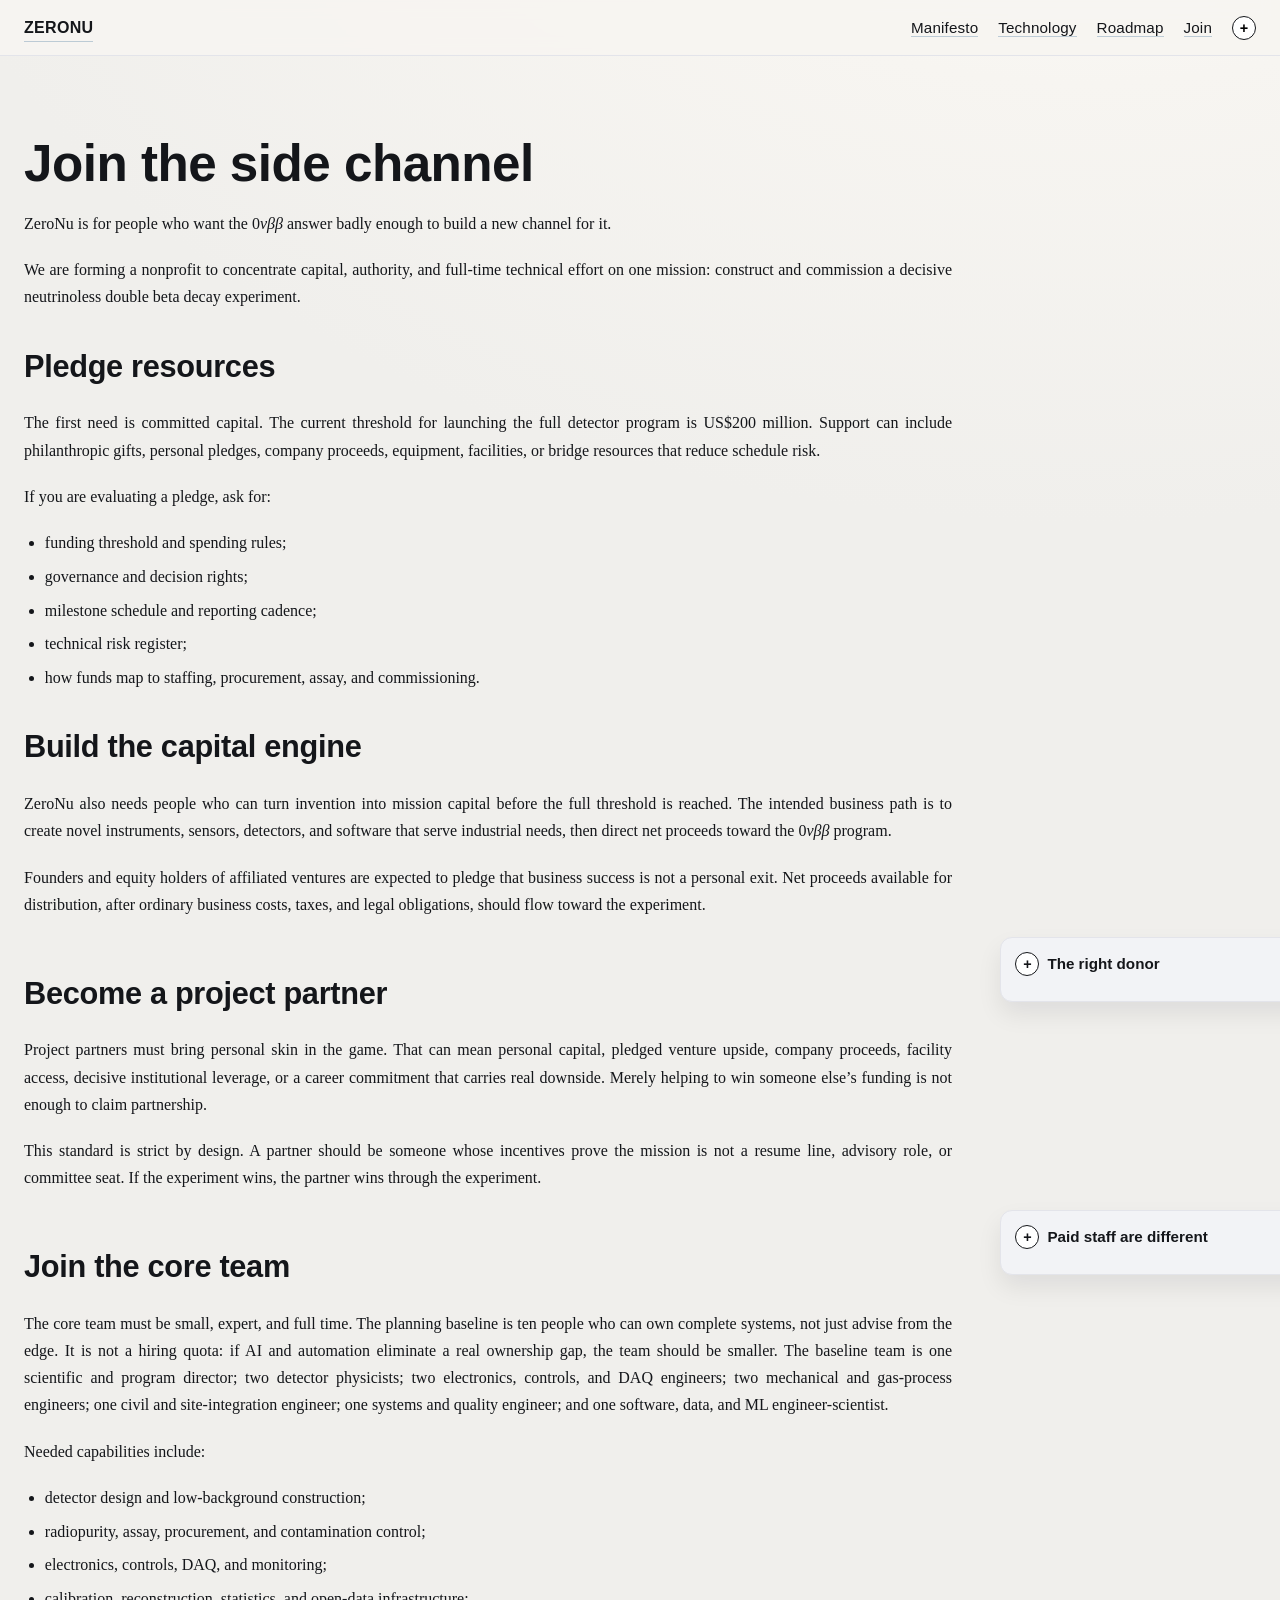
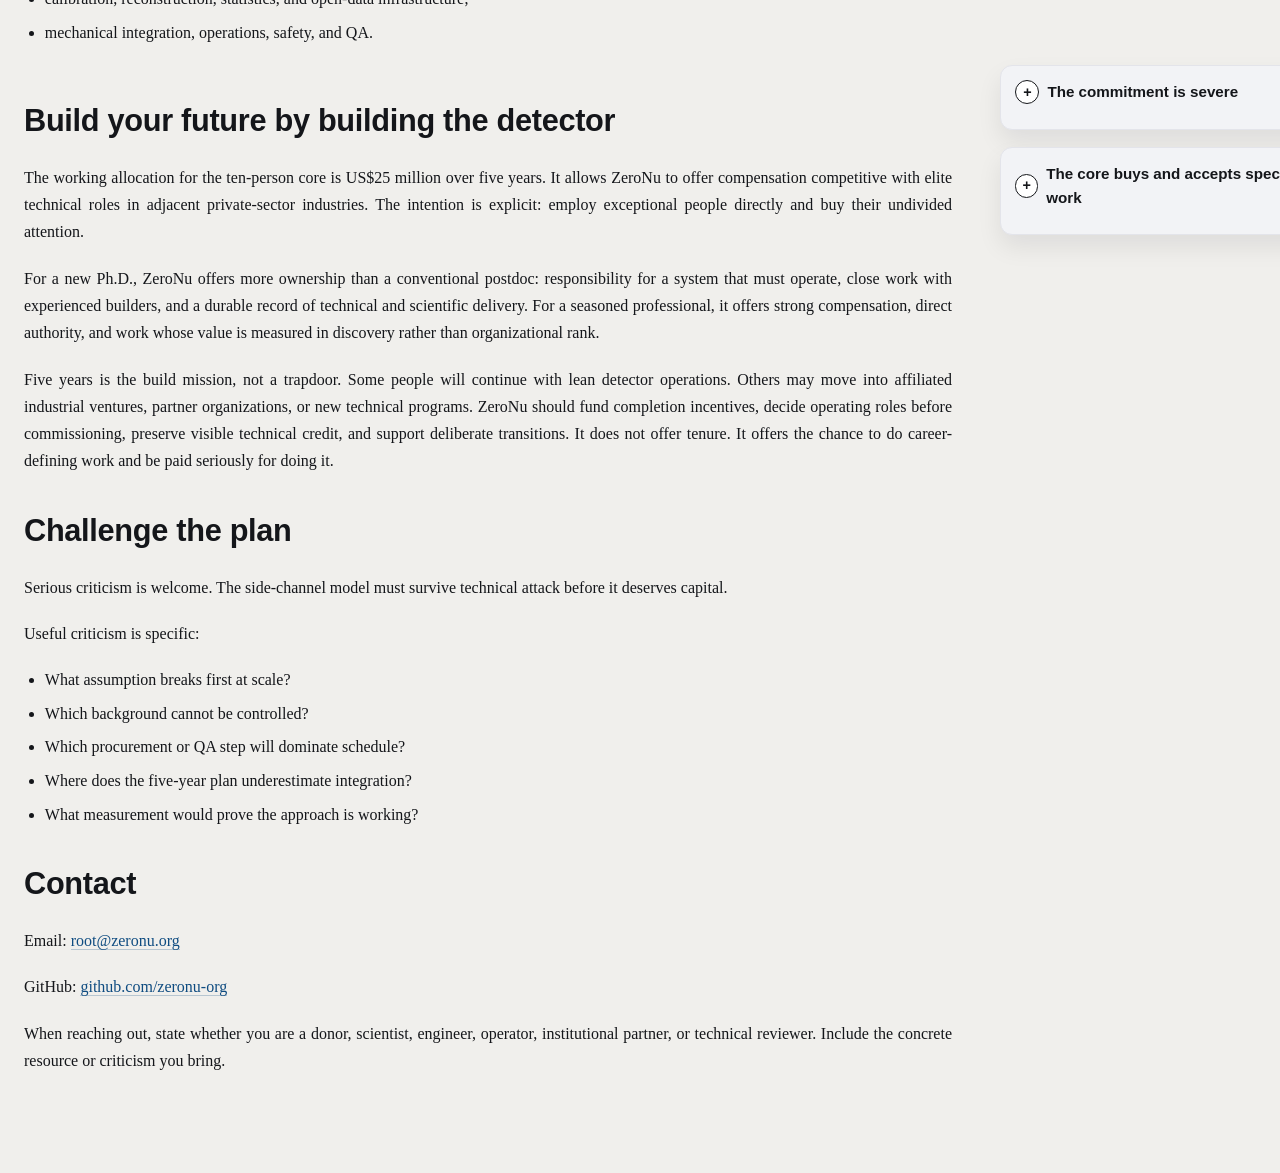
==== commit 455ced74: "Expand staffing case and add manifesto comic." ====
--- a/docs/contact.html
+++ b/docs/contact.html
@@ -85,9 +85,15 @@
     durable standing or decision influence.</p>
     </div></details>
     <h2 id="join-the-core-team">Join the core team</h2>
-    <p>The core team must be small, expert, and full time. The program
-    needs people who can own complete systems, not just advise from the
-    edge.</p>
+    <p>The core team must be small, expert, and full time. The planning
+    baseline is ten people who can own complete systems, not just advise
+    from the edge. It is not a hiring quota: if AI and automation
+    eliminate a real ownership gap, the team should be smaller. The
+    baseline team is one scientific and program director; two detector
+    physicists; two electronics, controls, and DAQ engineers; two
+    mechanical and gas-process engineers; one civil and site-integration
+    engineer; one systems and quality engineer; and one software, data,
+    and ML engineer-scientist.</p>
     <p>Needed capabilities include:</p>
     <ul>
     <li>detector design and low-background construction;</li>
@@ -105,6 +111,37 @@
     the point. Fractional effort is the disease this project is built to
     escape.</p>
     </div></details>
+    <span class="commentary-anchor" aria-hidden="true"></span>
+    <details class="commentary" data-commentary="1">
+    <summary><span class="commentary-toggle" aria-hidden="true"></span><span class="commentary-title">The core buys and accepts specialist work</span></summary>
+    <div class="commentary-body">
+    <p>Ten does not mean self-performing every trade. Commercial
+    fabricators, assay laboratories, underground-site personnel, and
+    time-bounded specialists will do defined work. Core members write
+    the requirements, control the interfaces, verify performance, and
+    own the result.</p>
+    </div></details>
+    <h2 id="build-your-future-by-building-the-detector">Build your
+    future by building the detector</h2>
+    <p>The working allocation for the ten-person core is US$25 million
+    over five years. It allows ZeroNu to offer compensation competitive
+    with elite technical roles in adjacent private-sector industries.
+    The intention is explicit: employ exceptional people directly and
+    buy their undivided attention.</p>
+    <p>For a new Ph.D., ZeroNu offers more ownership than a conventional
+    postdoc: responsibility for a system that must operate, close work
+    with experienced builders, and a durable record of technical and
+    scientific delivery. For a seasoned professional, it offers strong
+    compensation, direct authority, and work whose value is measured in
+    discovery rather than organizational rank.</p>
+    <p>Five years is the build mission, not a trapdoor. Some people will
+    continue with lean detector operations. Others may move into
+    affiliated industrial ventures, partner organizations, or new
+    technical programs. ZeroNu should fund completion incentives, decide
+    operating roles before commissioning, preserve visible technical
+    credit, and support deliberate transitions. It does not offer
+    tenure. It offers the chance to do career-defining work and be paid
+    seriously for doing it.</p>
     <h2 id="challenge-the-plan">Challenge the plan</h2>
     <p>Serious criticism is welcome. The side-channel model must survive
     technical attack before it deserves capital.</p>
@@ -117,8 +154,9 @@
     <li>What measurement would prove the approach is working?</li>
     </ul>
     <h2 id="contact">Contact</h2>
-    <p>Email: (add)</p>
-    <p>GitHub: (add)</p>
+    <p>Email: <a href="mailto:root@zeronu.org">root@zeronu.org</a></p>
+    <p>GitHub: <a
+    href="https://github.com/zeronu-org">github.com/zeronu-org</a></p>
     <p>When reaching out, state whether you are a donor, scientist,
     engineer, operator, institutional partner, or technical reviewer.
     Include the concrete resource or criticism you bring.</p>
--- a/docs/assets/style.css
+++ b/docs/assets/style.css
@@ -92,6 +92,47 @@
   margin-right: auto;
 }
 
+.container > .manifesto-comic {
+  max-width: var(--textw);
+  margin: 2rem 0 3.25rem;
+}
+
+.manifesto-comic > p:first-child {
+  margin: 0 0 0.85rem;
+  text-align: left;
+}
+
+.manifesto-comic a {
+  display: block;
+  border: 0;
+}
+
+.manifesto-comic img {
+  display: block;
+  width: 100%;
+  height: auto;
+  border: 1px solid var(--rule);
+  background: #fff;
+  box-shadow: 0 18px 42px rgba(17, 18, 24, 0.1);
+}
+
+figure,
+img {
+  max-width: 100%;
+}
+
+img {
+  height: auto;
+}
+
+.manifesto-comic > p:last-child {
+  margin: 0 auto;
+  color: var(--muted);
+  font-family: "Avenir Next", "Gill Sans", "Trebuchet MS", sans-serif;
+  font-size: 0.9rem;
+  text-align: center;
+}
+
 .commentary-anchor {
   display: block;
   width: 0;
